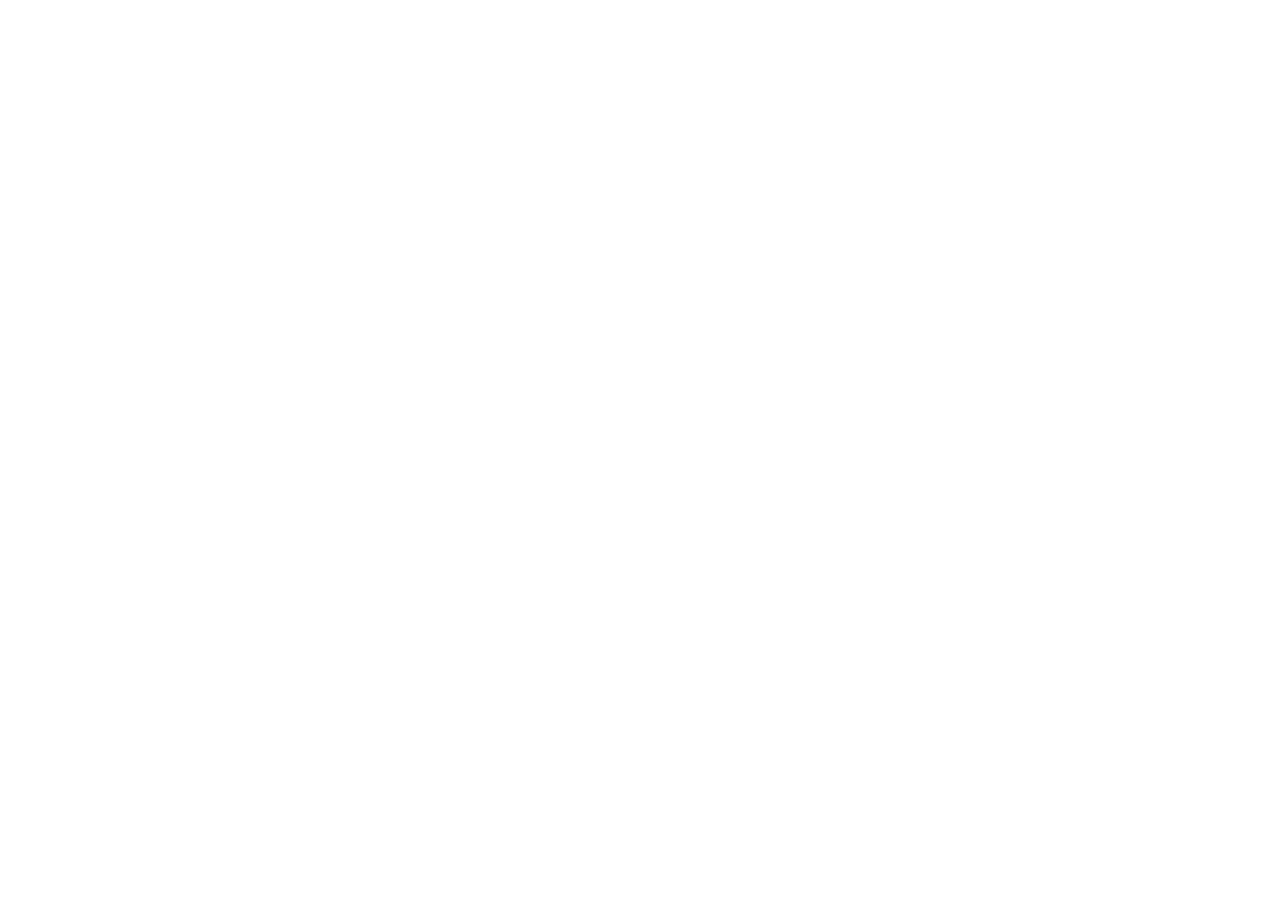
==== index.html @ 22208819 "Add initial HTML structure for the homepage" ====
<!DOCTYPE html>
<html lang="en">
<head>
    <meta charset="UTF-8">
    <meta name="viewport" content="width=device-width, initial-scale=1.0">
    <title>Home</title>
</head>
<body>
    
</body>
</html>
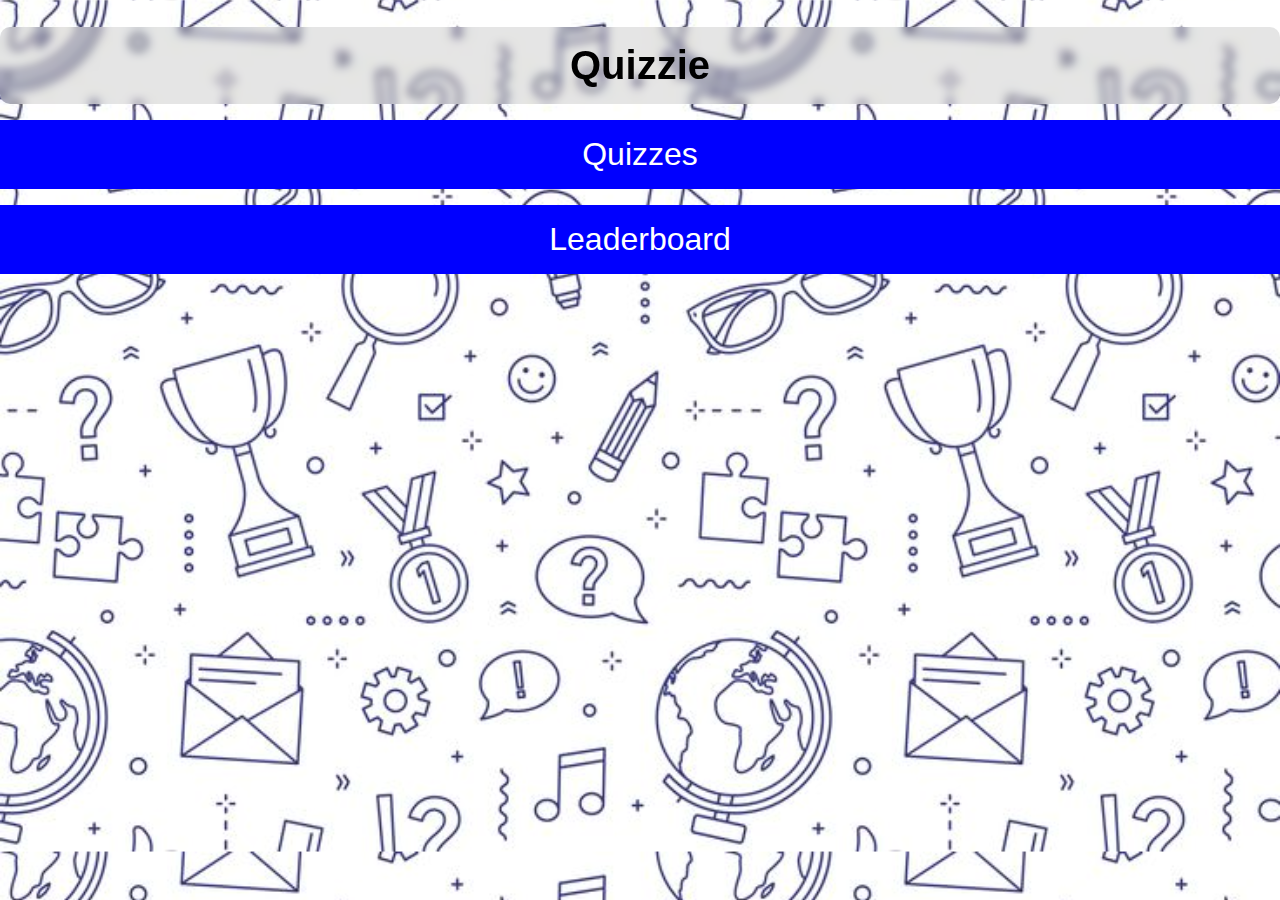
==== commit 4a0e7bba: "Add initial HTML structure, CSS styling, and JavaScript file for the Quizzie app" ====
--- a/index.html
+++ b/index.html
@@ -1,11 +1,15 @@
 <!DOCTYPE html>
 <html lang="en">
-<head>
-    <meta charset="UTF-8">
-    <meta name="viewport" content="width=device-width, initial-scale=1.0">
-    <title>Home</title>
-</head>
-<body>
-    
-</body>
-</html>+  <head>
+    <meta charset="UTF-8" />
+    <meta name="viewport" content="width=device-width, initial-scale=1.0" />
+    <link rel="stylesheet" href="css/index.css" />
+    <script src="scripts/app.js" defer></script>
+    <title>Home | Quizzie</title>
+  </head>
+  <body>
+    <h1>Quizzie</h1>
+    <a href="quiz/index.html">Quizzes</a>
+    <a href="leaderboard/index.html">Leaderboard</a>
+  </body>
+</html>
--- a/css/index.css
+++ b/css/index.css
@@ -0,0 +1,43 @@
+/* Basic styling for the body */
+body {
+  margin: 0;
+  font-family: Arial, sans-serif;
+  background-image: url("../assets/background.jpg");
+  background-size: cover;
+  color: #333;
+}
+
+/* Main content styling */
+main {
+  padding: 2rem;
+}
+
+/* Styling for vertical, blue, screen-filling buttons */
+a {
+  display: block;
+  background-color: blue;
+  color: white;
+  text-decoration: none;
+  text-align: center;
+  font-size: xx-large;
+  padding: 1rem;
+  margin: 1rem 0;
+  width: 100%;
+  box-sizing: border-box;
+}
+
+a:hover {
+  background-color: darkblue;
+}
+
+/* Styling for h1 elements */
+h1 {
+  font-size: 2.5rem;
+  color: black;
+  text-align: center;
+  margin-bottom: 1rem;
+  background-color: rgba(0, 0, 0, 0.1);
+  backdrop-filter: blur(5px);
+  border-radius: 10px;
+  padding: 1rem;
+}
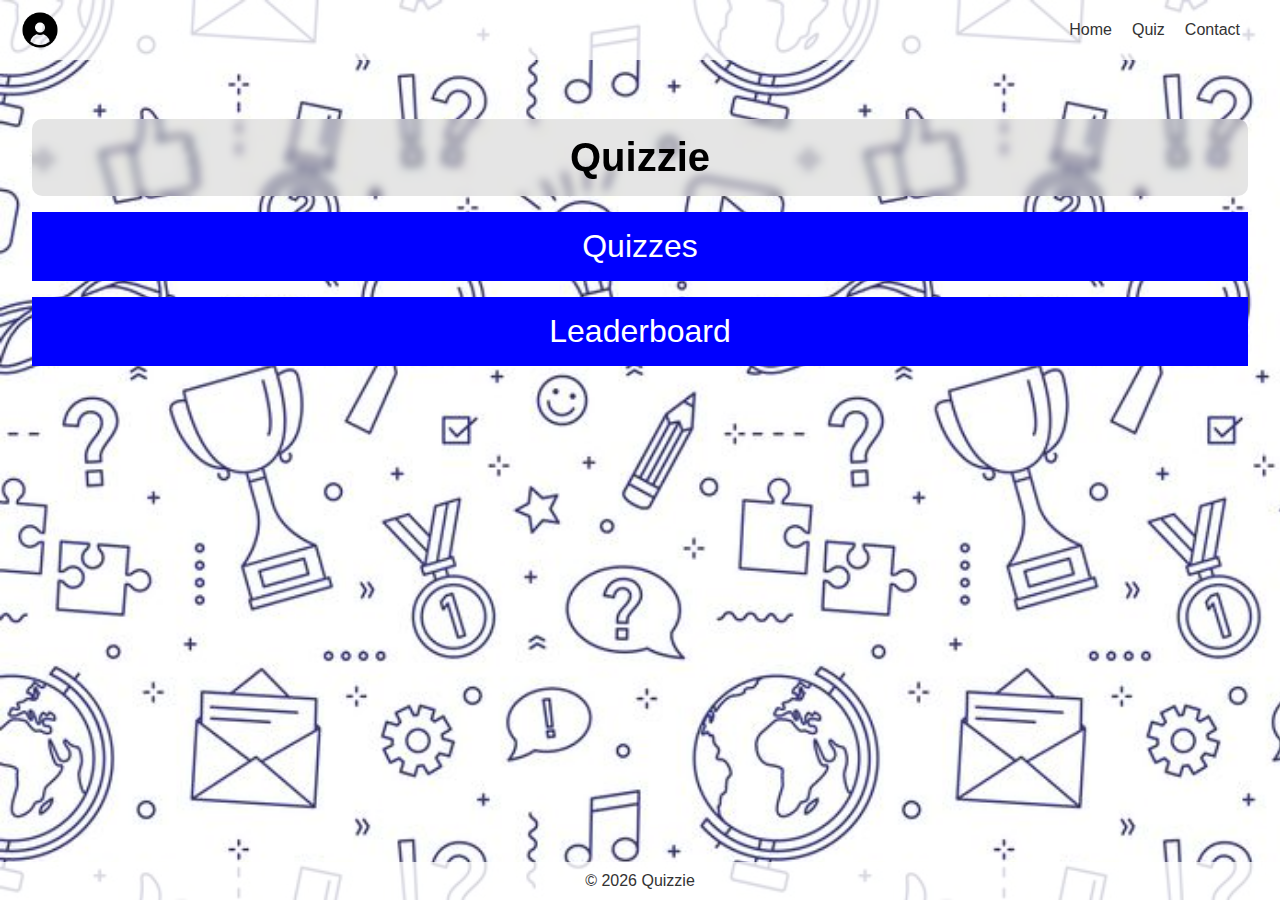
==== commit 28f9f938: "Implement quiz functionality with results storage and user interface updates" ====
--- a/index.html
+++ b/index.html
@@ -3,13 +3,37 @@
   <head>
     <meta charset="UTF-8" />
     <meta name="viewport" content="width=device-width, initial-scale=1.0" />
+    <link rel="stylesheet" href="css/main.css" />
     <link rel="stylesheet" href="css/index.css" />
     <script src="scripts/app.js" defer></script>
     <title>Home | Quizzie</title>
   </head>
   <body>
-    <h1>Quizzie</h1>
-    <a href="quiz/index.html">Quizzes</a>
-    <a href="leaderboard/index.html">Leaderboard</a>
+    <header>
+      <div class="profile">
+        <img src="../assets/profile.png" alt="Profile Picture" />
+      </div>
+      <nav>
+        <ul>
+          <li><a href="../">Home</a></li>
+          <li><a href="../quiz">Quiz</a></li>
+          <li><a href="../leaderboard">Contact</a></li>
+        </ul>
+      </nav>
+    </header>
+    <main>
+      <h1>Quizzie</h1>
+      <a href="quiz/index.html">Quizzes</a>
+      <a href="leaderboard/index.html">Leaderboard</a>
+    </main>
+    <footer>
+      <p>
+        &copy;
+        <script>
+          document.write(new Date().getFullYear());
+        </script>
+        Quizzie
+      </p>
+    </footer>
   </body>
 </html>
--- a/css/main.css
+++ b/css/main.css
@@ -0,0 +1,71 @@
+body {
+  margin: 0;
+  font-family: Arial, sans-serif;
+  background-image: url("../assets/background.jpg");
+  background-size: cover;
+  color: #333;
+}
+
+header {
+  display: flex;
+  align-items: center;
+  justify-content: space-between;
+  padding: 10px 20px;
+  background-color: rgba(255, 255, 255, 0.8);
+}
+
+.profile {
+  display: flex;
+  align-items: center;
+}
+
+.profile img {
+  margin-right: 10px;
+  width: 40px;
+  height: 40px;
+  border-radius: 50%;
+}
+
+#username {
+  font-weight: bold;
+}
+nav ul {
+  display: flex;
+  list-style-type: none;
+  margin: 0;
+  padding: 0;
+}
+
+nav li {
+  margin-right: 20px;
+}
+
+nav a {
+  text-decoration: none;
+  color: #333;
+}
+
+nav a:hover {
+  text-decoration: underline;
+}
+
+footer {
+  text-align: center;
+  padding: 10px;
+  background-color: rgba(255, 255, 255, 0.8);
+}
+
+footer p {
+  margin: 0;
+}
+html,
+body {
+  height: 100%;
+}
+body {
+  display: flex;
+  flex-direction: column;
+}
+main {
+  flex: 1;
+}
--- a/css/index.css
+++ b/css/index.css
@@ -13,7 +13,7 @@
 }
 
 /* Styling for vertical, blue, screen-filling buttons */
-a {
+main a {
   display: block;
   background-color: blue;
   color: white;
@@ -26,12 +26,12 @@
   box-sizing: border-box;
 }
 
-a:hover {
+main a:hover {
   background-color: darkblue;
 }
 
 /* Styling for h1 elements */
-h1 {
+main h1 {
   font-size: 2.5rem;
   color: black;
   text-align: center;
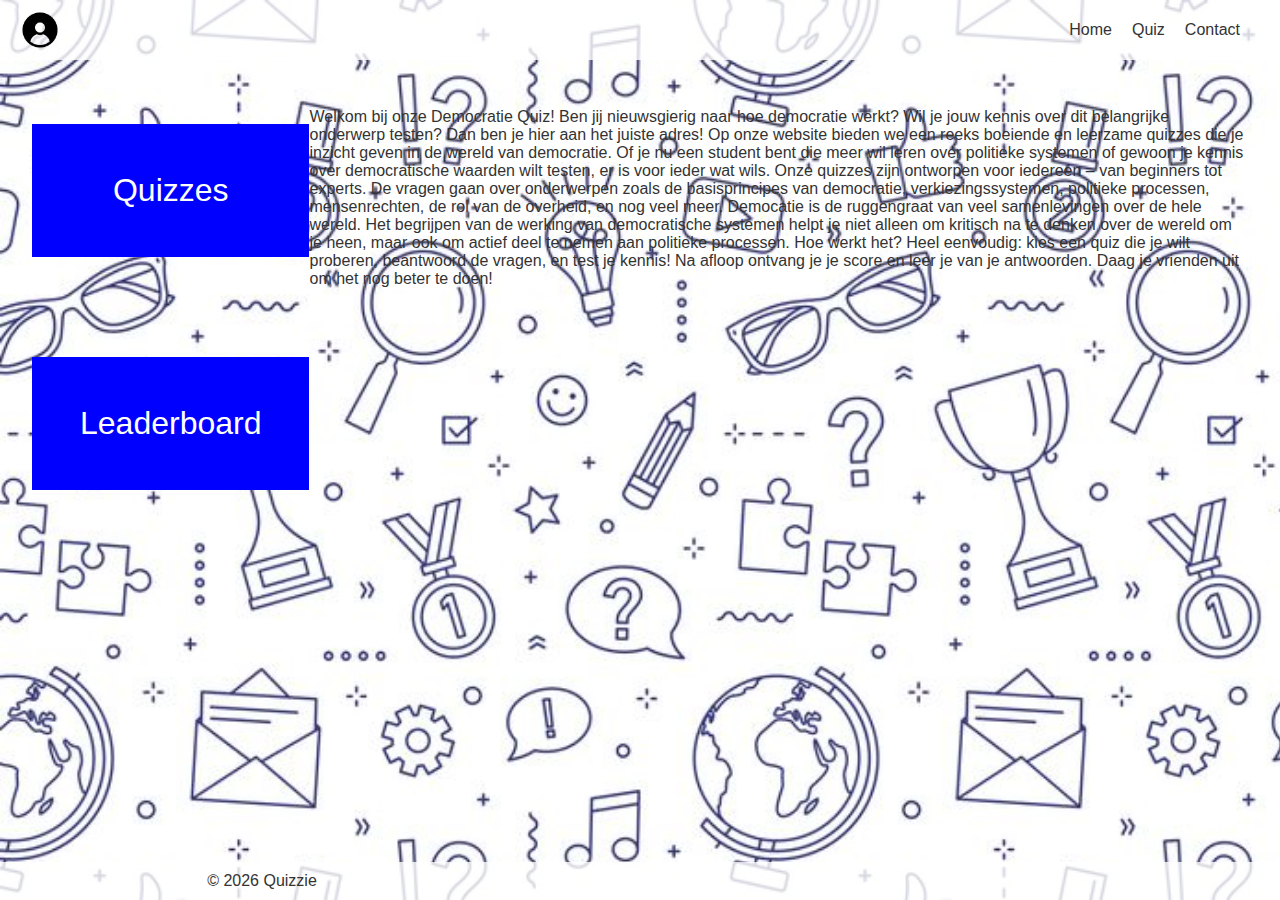
==== commit bc95f5f3: "Enhance quiz interface with new theme styles, results page, and improved layout" ====
--- a/index.html
+++ b/index.html
@@ -8,6 +8,7 @@
     <script src="scripts/app.js" defer></script>
     <title>Home | Quizzie</title>
   </head>
+
   <body>
     <header>
       <div class="profile">
@@ -22,9 +23,29 @@
       </nav>
     </header>
     <main>
-      <h1>Quizzie</h1>
-      <a href="quiz/index.html">Quizzes</a>
-      <a href="leaderboard/index.html">Leaderboard</a>
+      <div class="buttons">
+        <a href="./quiz/select.html">Quizzes</a> <br /><br />
+        <a href="./leaderboard/">Leaderboard</a>
+      </div>
+      <p>
+        Welkom bij onze Democratie Quiz! Ben jij nieuwsgierig naar hoe
+        democratie werkt? Wil je jouw kennis over dit belangrijke onderwerp
+        testen? Dan ben je hier aan het juiste adres! Op onze website bieden we
+        een reeks boeiende en leerzame quizzes die je inzicht geven in de wereld
+        van democratie. Of je nu een student bent die meer wil leren over
+        politieke systemen of gewoon je kennis over democratische waarden wilt
+        testen, er is voor ieder wat wils. Onze quizzes zijn ontworpen voor
+        iedereen – van beginners tot experts. De vragen gaan over onderwerpen
+        zoals de basisprincipes van democratie, verkiezingssystemen, politieke
+        processen, mensenrechten, de rol van de overheid, en nog veel meer.
+        Democatie is de ruggengraat van veel samenlevingen over de hele wereld.
+        Het begrijpen van de werking van democratische systemen helpt je niet
+        alleen om kritisch na te denken over de wereld om je heen, maar ook om
+        actief deel te nemen aan politieke processen. Hoe werkt het? Heel
+        eenvoudig: kies een quiz die je wilt proberen, beantwoord de vragen, en
+        test je kennis! Na afloop ontvang je je score en leer je van je
+        antwoorden. Daag je vrienden uit om het nog beter te doen!
+      </p>
     </main>
     <footer>
       <p>
--- a/css/index.css
+++ b/css/index.css
@@ -10,6 +10,15 @@
 /* Main content styling */
 main {
   padding: 2rem;
+  display: flex;
+  justify-content: space-between;
+  align-items: flex-start;
+}
+
+p {
+  position: relative;
+  width: 40%;
+  flex: 2;
 }
 
 /* Styling for vertical, blue, screen-filling buttons */
@@ -20,9 +29,8 @@
   text-decoration: none;
   text-align: center;
   font-size: xx-large;
-  padding: 1rem;
-  margin: 1rem 0;
-  width: 100%;
+  padding: 3rem;
+  margin: 2rem 0;
   box-sizing: border-box;
 }
 
@@ -31,8 +39,13 @@
 }
 
 /* Styling for h1 elements */
+<<<<<<< Updated upstream
 main h1 {
   font-size: 2.5rem;
+=======
+h1 {
+  font-size: 3rem;
+>>>>>>> Stashed changes
   color: black;
   text-align: center;
   margin-bottom: 1rem;
@@ -41,3 +54,8 @@
   border-radius: 10px;
   padding: 1rem;
 }
+
+.buttons {
+  flex: 1;
+  margin-right: 2rem;
+}
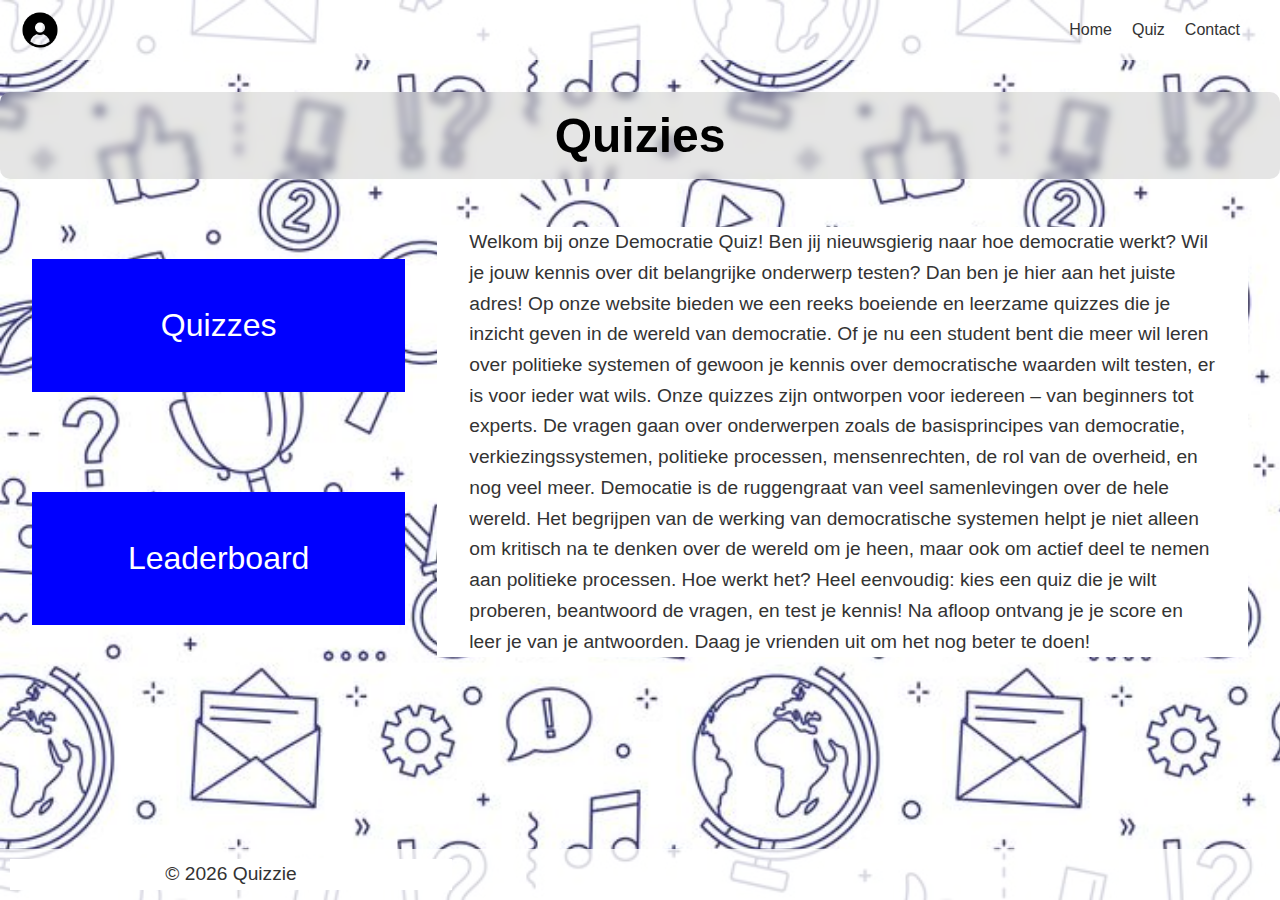
==== commit 50bab55a: "Update CSS styles for improved layout and add title to index.html" ====
--- a/index.html
+++ b/index.html
@@ -22,6 +22,7 @@
         </ul>
       </nav>
     </header>
+    <h1>Quizies</h1>
     <main>
       <div class="buttons">
         <a href="./quiz/select.html">Quizzes</a> <br /><br />
--- a/css/index.css
+++ b/css/index.css
@@ -17,10 +17,15 @@
 
 p {
   position: relative;
-  width: 40%;
+  width: 30%;
   flex: 2;
+  font-size: 1.2rem; 
+  line-height: 1.6; 
+  margin: 0 auto; 
+  padding: 0 2rem; 
+  background-color: white;
+
 }
-
 /* Styling for vertical, blue, screen-filling buttons */
 main a {
   display: block;
@@ -31,21 +36,17 @@
   font-size: xx-large;
   padding: 3rem;
   margin: 2rem 0;
-  box-sizing: border-box;
+  box-sizing: border-box; 
+  transition: transform 0.3s ease, background-color 0.3s ease, box-shadow 0.3s ease; 
 }
 
 main a:hover {
-  background-color: darkblue;
+  transform: scale(1.1); 
+  background-color: darkblue; 
+  box-shadow: 0 8px 15px rgba(0, 0, 0, 0.2); 
 }
-
-/* Styling for h1 elements */
-<<<<<<< Updated upstream
-main h1 {
-  font-size: 2.5rem;
-=======
 h1 {
   font-size: 3rem;
->>>>>>> Stashed changes
   color: black;
   text-align: center;
   margin-bottom: 1rem;
@@ -53,7 +54,8 @@
   backdrop-filter: blur(5px);
   border-radius: 10px;
   padding: 1rem;
-}
+  }
+
 
 .buttons {
   flex: 1;
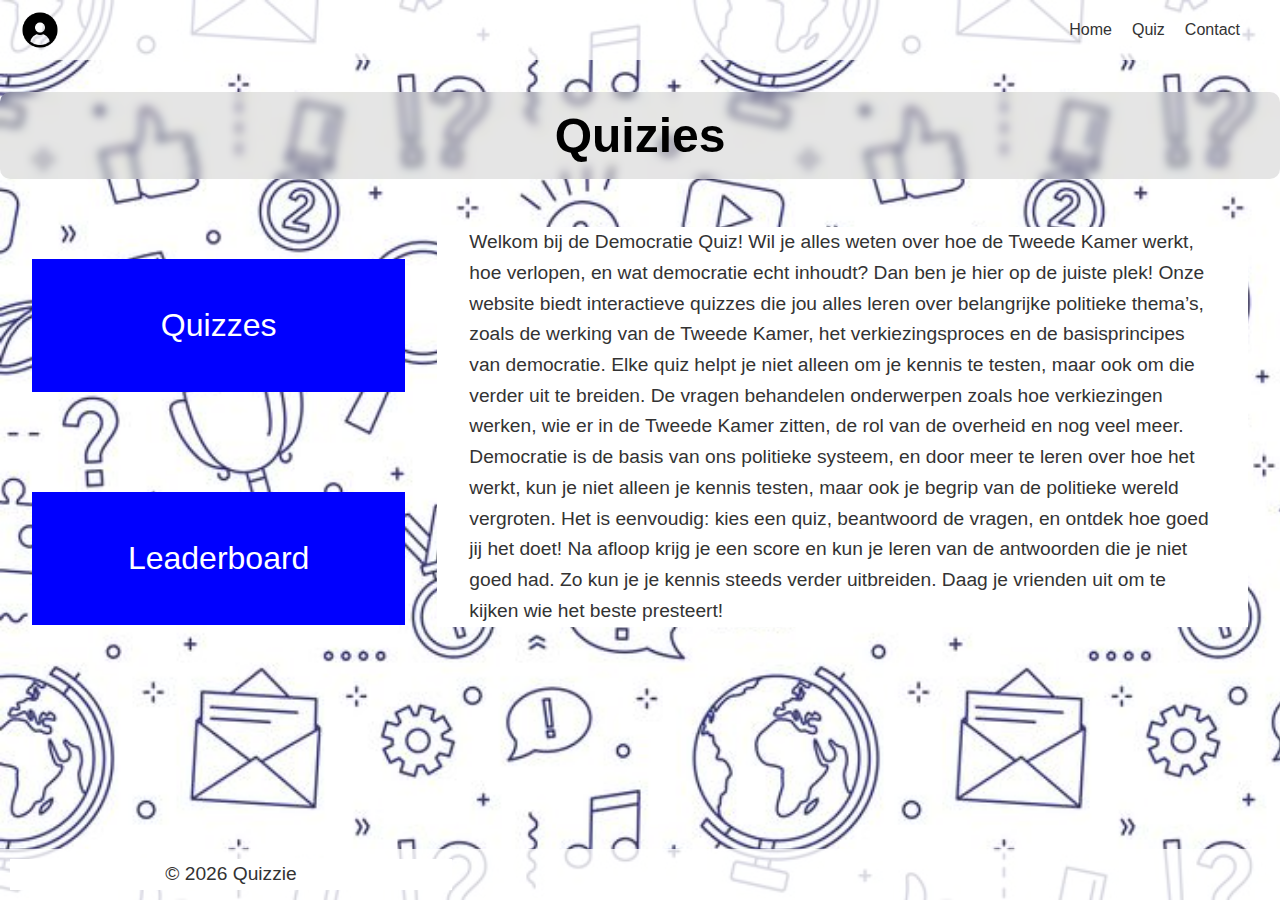
==== commit 9bf65e98: "Update introduction text in index.html for clarity and engagement" ====
--- a/index.html
+++ b/index.html
@@ -29,23 +29,23 @@
         <a href="./leaderboard/">Leaderboard</a>
       </div>
       <p>
-        Welkom bij onze Democratie Quiz! Ben jij nieuwsgierig naar hoe
-        democratie werkt? Wil je jouw kennis over dit belangrijke onderwerp
-        testen? Dan ben je hier aan het juiste adres! Op onze website bieden we
-        een reeks boeiende en leerzame quizzes die je inzicht geven in de wereld
-        van democratie. Of je nu een student bent die meer wil leren over
-        politieke systemen of gewoon je kennis over democratische waarden wilt
-        testen, er is voor ieder wat wils. Onze quizzes zijn ontworpen voor
-        iedereen – van beginners tot experts. De vragen gaan over onderwerpen
-        zoals de basisprincipes van democratie, verkiezingssystemen, politieke
-        processen, mensenrechten, de rol van de overheid, en nog veel meer.
-        Democatie is de ruggengraat van veel samenlevingen over de hele wereld.
-        Het begrijpen van de werking van democratische systemen helpt je niet
-        alleen om kritisch na te denken over de wereld om je heen, maar ook om
-        actief deel te nemen aan politieke processen. Hoe werkt het? Heel
-        eenvoudig: kies een quiz die je wilt proberen, beantwoord de vragen, en
-        test je kennis! Na afloop ontvang je je score en leer je van je
-        antwoorden. Daag je vrienden uit om het nog beter te doen!
+  Welkom bij de Democratie Quiz!
+  Wil je alles weten over hoe de Tweede Kamer werkt, hoe 
+  verlopen, en wat democratie echt inhoudt? Dan ben je hier op de
+  juiste plek! Onze website biedt interactieve quizzes die jou alles 
+  leren over belangrijke politieke thema’s, zoals de werking van de Tweede Kamer,
+  het verkiezingsproces en de basisprincipes van democratie.
+
+  Elke quiz helpt je niet alleen om je kennis te testen, maar ook om die verder
+  uit te breiden. De vragen behandelen onderwerpen zoals hoe verkiezingen werken,
+  wie er in de Tweede Kamer zitten, de rol van de overheid en nog veel meer.
+
+  Democratie is de basis van ons politieke systeem,
+  en door meer te leren over hoe het werkt, kun je niet alleen je kennis
+  testen, maar ook je begrip van de politieke wereld vergroten. Het is eenvoudig:
+  kies een quiz, beantwoord de vragen, en ontdek hoe goed jij het doet! Na afloop
+  krijg je een score en kun je leren van de antwoorden die je niet goed had. Zo
+  kun je je kennis steeds verder uitbreiden. Daag je vrienden uit om te kijken wie het beste presteert!
       </p>
     </main>
     <footer>
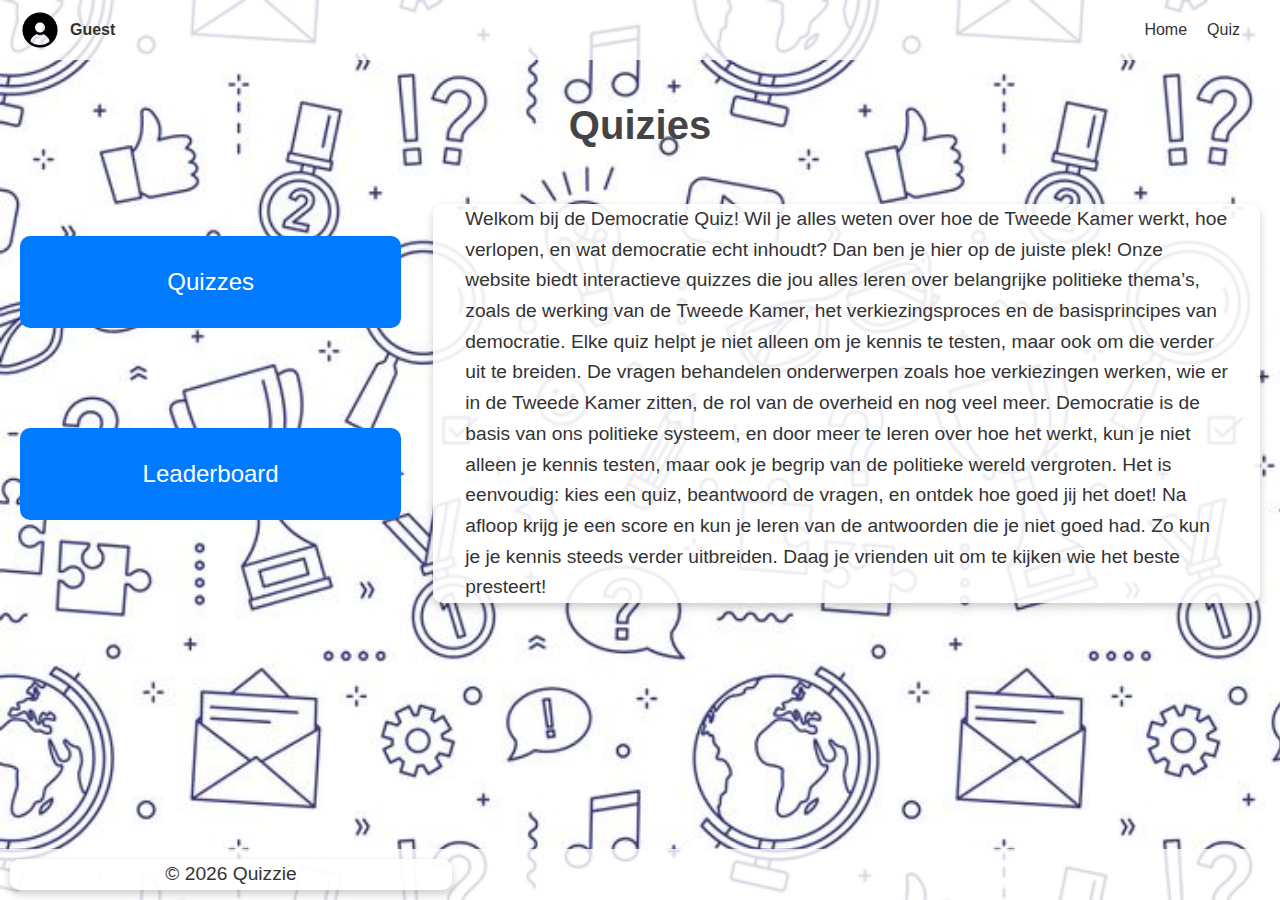
==== commit 4ec83761: "Add leaderboard page and update navigation; enhance quiz selection and results display" ====
--- a/index.html
+++ b/index.html
@@ -13,12 +13,12 @@
     <header>
       <div class="profile">
         <img src="../assets/profile.png" alt="Profile Picture" />
+        <span id="username">Loading...</span>
       </div>
       <nav>
         <ul>
           <li><a href="../">Home</a></li>
           <li><a href="../quiz">Quiz</a></li>
-          <li><a href="../leaderboard">Contact</a></li>
         </ul>
       </nav>
     </header>
@@ -29,23 +29,21 @@
         <a href="./leaderboard/">Leaderboard</a>
       </div>
       <p>
-  Welkom bij de Democratie Quiz!
-  Wil je alles weten over hoe de Tweede Kamer werkt, hoe 
-  verlopen, en wat democratie echt inhoudt? Dan ben je hier op de
-  juiste plek! Onze website biedt interactieve quizzes die jou alles 
-  leren over belangrijke politieke thema’s, zoals de werking van de Tweede Kamer,
-  het verkiezingsproces en de basisprincipes van democratie.
-
-  Elke quiz helpt je niet alleen om je kennis te testen, maar ook om die verder
-  uit te breiden. De vragen behandelen onderwerpen zoals hoe verkiezingen werken,
-  wie er in de Tweede Kamer zitten, de rol van de overheid en nog veel meer.
-
-  Democratie is de basis van ons politieke systeem,
-  en door meer te leren over hoe het werkt, kun je niet alleen je kennis
-  testen, maar ook je begrip van de politieke wereld vergroten. Het is eenvoudig:
-  kies een quiz, beantwoord de vragen, en ontdek hoe goed jij het doet! Na afloop
-  krijg je een score en kun je leren van de antwoorden die je niet goed had. Zo
-  kun je je kennis steeds verder uitbreiden. Daag je vrienden uit om te kijken wie het beste presteert!
+        Welkom bij de Democratie Quiz! Wil je alles weten over hoe de Tweede
+        Kamer werkt, hoe verlopen, en wat democratie echt inhoudt? Dan ben je
+        hier op de juiste plek! Onze website biedt interactieve quizzes die jou
+        alles leren over belangrijke politieke thema’s, zoals de werking van de
+        Tweede Kamer, het verkiezingsproces en de basisprincipes van democratie.
+        Elke quiz helpt je niet alleen om je kennis te testen, maar ook om die
+        verder uit te breiden. De vragen behandelen onderwerpen zoals hoe
+        verkiezingen werken, wie er in de Tweede Kamer zitten, de rol van de
+        overheid en nog veel meer. Democratie is de basis van ons politieke
+        systeem, en door meer te leren over hoe het werkt, kun je niet alleen je
+        kennis testen, maar ook je begrip van de politieke wereld vergroten. Het
+        is eenvoudig: kies een quiz, beantwoord de vragen, en ontdek hoe goed
+        jij het doet! Na afloop krijg je een score en kun je leren van de
+        antwoorden die je niet goed had. Zo kun je je kennis steeds verder
+        uitbreiden. Daag je vrienden uit om te kijken wie het beste presteert!
       </p>
     </main>
     <footer>
--- a/css/index.css
+++ b/css/index.css
@@ -1,15 +1,6 @@
-/* Basic styling for the body */
-body {
-  margin: 0;
-  font-family: Arial, sans-serif;
-  background-image: url("../assets/background.jpg");
-  background-size: cover;
-  color: #333;
-}
-
 /* Main content styling */
 main {
-  padding: 2rem;
+  padding: 20px;
   display: flex;
   justify-content: space-between;
   align-items: flex-start;
@@ -19,43 +10,42 @@
   position: relative;
   width: 30%;
   flex: 2;
-  font-size: 1.2rem; 
-  line-height: 1.6; 
-  margin: 0 auto; 
-  padding: 0 2rem; 
-  background-color: white;
+  font-size: 1.2rem;
+  line-height: 1.6;
+  margin: 0 auto;
+  padding: 0 2rem;
+  background-color: rgba(255, 255, 255, 0.9);
+  border-radius: 10px;
+  box-shadow: 0 4px 8px rgba(0, 0, 0, 0.2);
+}
 
-}
 /* Styling for vertical, blue, screen-filling buttons */
 main a {
   display: block;
-  background-color: blue;
+  background-color: #007bff;
   color: white;
   text-decoration: none;
   text-align: center;
-  font-size: xx-large;
-  padding: 3rem;
+  font-size: 1.5rem;
+  padding: 2rem;
   margin: 2rem 0;
-  box-sizing: border-box; 
-  transition: transform 0.3s ease, background-color 0.3s ease, box-shadow 0.3s ease; 
+  border-radius: 10px;
+  transition: transform 0.3s ease, background-color 0.3s ease,
+    box-shadow 0.3s ease;
 }
 
 main a:hover {
-  transform: scale(1.1); 
-  background-color: darkblue; 
-  box-shadow: 0 8px 15px rgba(0, 0, 0, 0.2); 
+  background-color: #0056b3;
 }
+
 h1 {
-  font-size: 3rem;
-  color: black;
+  font-size: 2.5rem;
+  color: #444;
   text-align: center;
-  margin-bottom: 1rem;
-  background-color: rgba(0, 0, 0, 0.1);
-  backdrop-filter: blur(5px);
+  margin-bottom: 20px;
   border-radius: 10px;
   padding: 1rem;
-  }
-
+}
 
 .buttons {
   flex: 1;
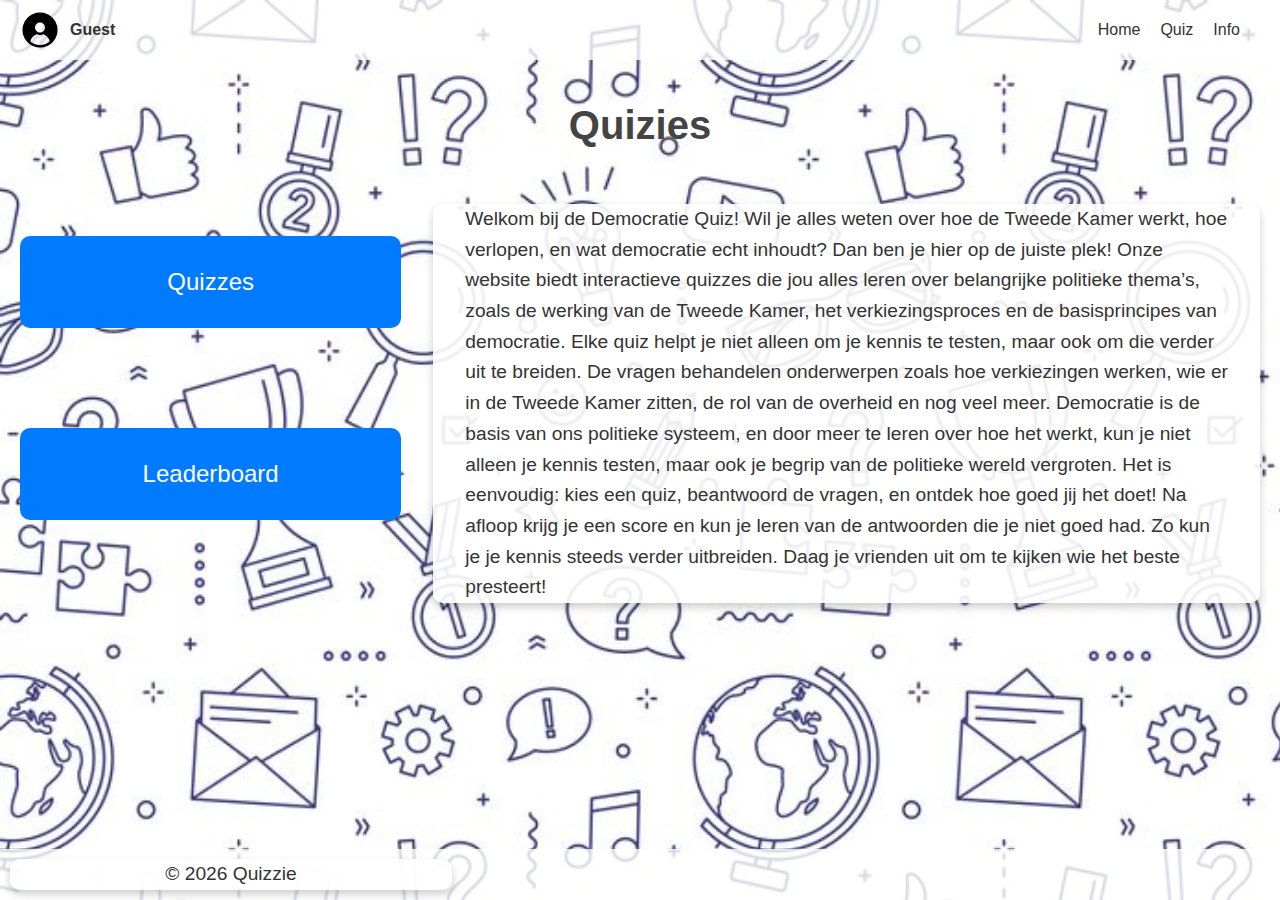
==== commit 5f35c081: "Add "Info" link to navigation in multiple pages for improved accessibility" ====
--- a/index.html
+++ b/index.html
@@ -17,8 +17,9 @@
       </div>
       <nav>
         <ul>
-          <li><a href="../">Home</a></li>
-          <li><a href="../quiz">Quiz</a></li>
+          <li><a href="./">Home</a></li>
+          <li><a href="./quiz">Quiz</a></li>
+          <li><a href="./info">Info</a></li>
         </ul>
       </nav>
     </header>
